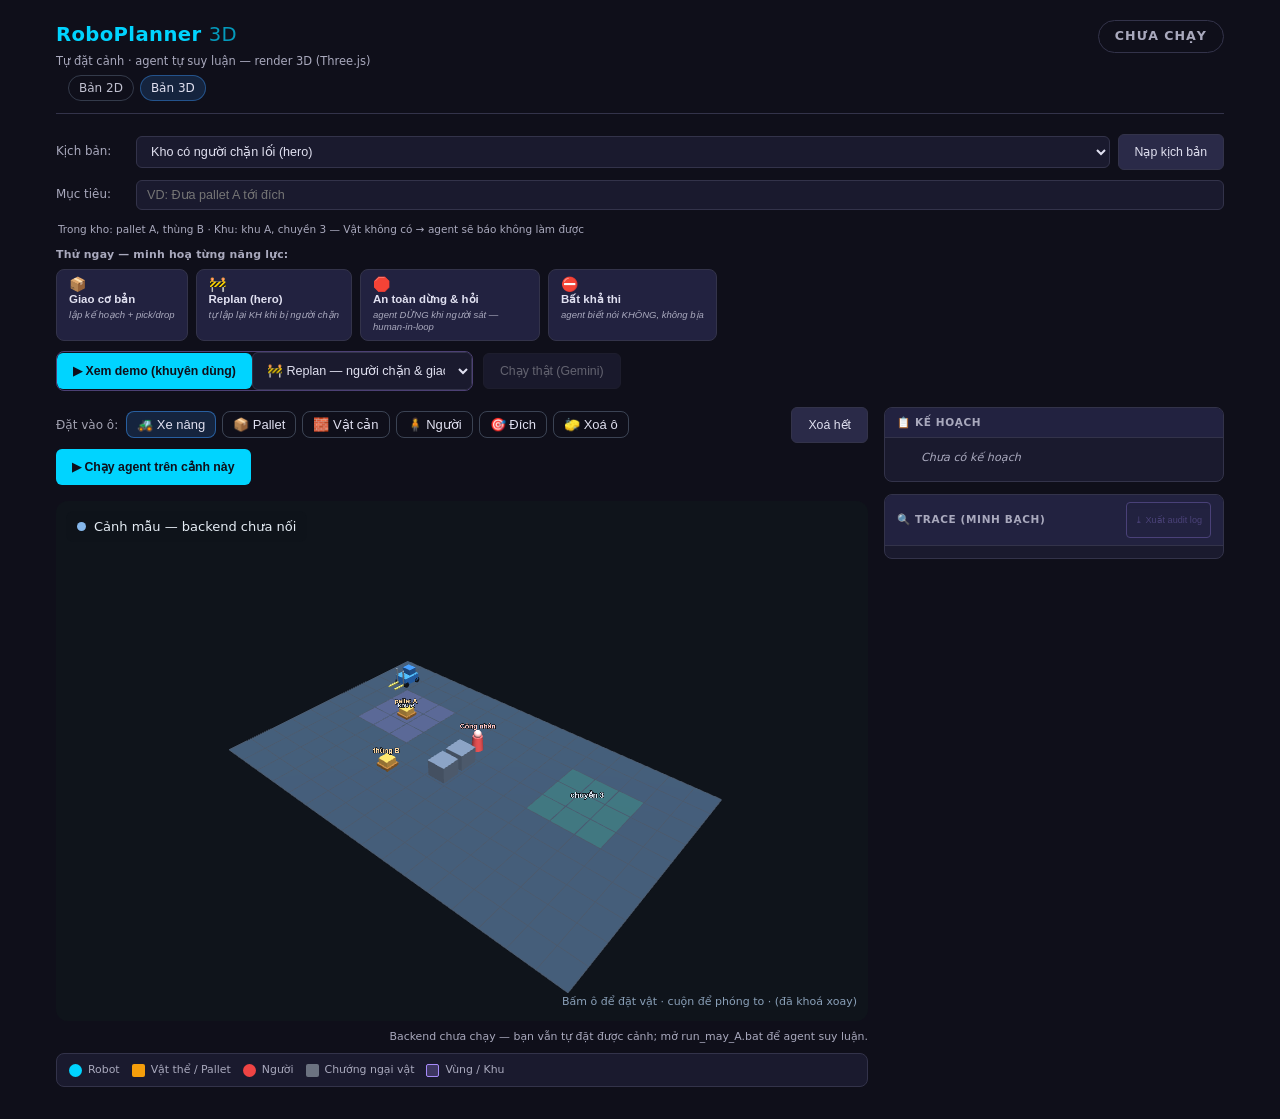
==== frontend/view3d.html @ 7eb747b6 "feat: initial commit — AI20K-162 Task Planner Agent Co-Authored-By: Claude Sonnet 4.6 <noreply@anthr" ====
<!DOCTYPE html>
<html lang="vi">
<head>
  <meta charset="UTF-8" />
  <meta name="viewport" content="width=device-width, initial-scale=1.0" />
  <title>RoboPlanner 3D — Kho thông minh AI</title>
  <link rel="stylesheet" href="style.css" />
  <style>
    /* 3D-specific (does not touch the 2D app) */
    #scene3d {
      position: relative;
      width: 100%;
      height: 520px;
      max-height: 70vh;
      border-radius: 12px;
      overflow: hidden;
      background: #0f141b;
      touch-action: none;
    }
    #scene3d canvas { display: block; }
    .scene-hud {
      position: absolute; top: 10px; left: 10px;
      display: flex; align-items: center; gap: 8px;
      padding: 6px 11px; border-radius: 8px;
      background: rgba(15,20,27,0.72); color: #e6edf5;
      font-size: 13px; pointer-events: none;
    }
    .scene-hud .dot { width: 9px; height: 9px; border-radius: 50%; background: #5dcaa5; }
    .scene-tip {
      position: absolute; bottom: 10px; right: 11px;
      font-size: 11px; color: #8aa0b8; pointer-events: none;
    }
    .view-switch { display: inline-flex; gap: 6px; margin-left: 12px; }
    .view-switch a {
      font-size: 12px; text-decoration: none; padding: 3px 10px;
      border-radius: 999px; border: 1px solid rgba(125,145,170,0.4);
      color: inherit; opacity: 0.85;
    }
    .view-switch a.active { background: rgba(47,116,192,0.22); border-color: rgba(47,116,192,0.6); opacity: 1; }
    /* Scene editor toolbar */
    .editor-bar { display: flex; flex-wrap: wrap; align-items: center; gap: 6px; margin: 0 0 8px; }
    .editor-label { font-size: 12px; opacity: 0.7; margin-right: 2px; }
    .etool {
      font-size: 13px; padding: 5px 10px; border-radius: 8px; cursor: pointer;
      border: 1px solid rgba(125,145,170,0.4); background: transparent; color: inherit;
    }
    .etool.active { background: rgba(47,116,192,0.22); border-color: rgba(47,116,192,0.75); }
    .editor-sep { flex: 1 1 6px; }
  </style>
</head>
<body>
  <div class="app">
    <header class="app-header">
      <div class="header-left">
        <h1>RoboPlanner <span style="opacity:.7;font-weight:400">3D</span></h1>
        <span class="header-desc">Tự đặt cảnh · agent tự suy luận — render 3D (Three.js)</span>
        <span class="view-switch">
          <a href="index.html">Bản 2D</a>
          <a href="view3d.html" class="active">Bản 3D</a>
        </span>
      </div>
      <span id="status-badge" class="status-badge status-idle">CHƯA CHẠY</span>
    </header>

    <main class="app-body">
      <section class="controls">
        <div class="control-group">
          <label for="scenario-select">Kịch bản:</label>
          <select id="scenario-select">
            <option value="warehouse_blocked">Kho có người chặn lối (hero)</option>
            <option value="warehouse_basic">Kho cơ bản (không người)</option>
            <option value="warehouse_dynamic">Kho động (người di chuyển)</option>
          </select>
          <button id="load-btn" class="btn btn-secondary">Nạp kịch bản</button>
        </div>

        <div class="control-group">
          <label for="goal-input">Mục tiêu:</label>
          <input type="text" id="goal-input" placeholder="VD: Đưa pallet A tới đích" autocomplete="off" />
        </div>

        <p id="world-hints" class="world-hints"></p>

        <div class="chips-section">
          <div class="chips-label">Thử ngay — minh hoạ từng năng lực:</div>
          <div class="chips-row">
            <button class="chip" data-goal="Đưa pallet A tới chuyền 3" data-scenario="warehouse_basic" data-replay="hero_replan">
              <span class="chip-icon">📦</span><span class="chip-text">Giao cơ bản</span>
              <span class="chip-cap">lập kế hoạch + pick/drop</span>
            </button>
            <button class="chip" data-goal="Đưa pallet A tới chuyền 3, tránh người" data-scenario="warehouse_blocked" data-replay="hero_replan">
              <span class="chip-icon">🚧</span><span class="chip-text">Replan (hero)</span>
              <span class="chip-cap">tự lập lại KH khi bị người chặn</span>
            </button>
            <button class="chip" data-goal="Đưa pallet A sang chuyền 3" data-scenario="warehouse_blocked" data-replay="safety_ask">
              <span class="chip-icon">🛑</span><span class="chip-text">An toàn dừng &amp; hỏi</span>
              <span class="chip-cap">agent DỪNG khi người sát — human-in-loop</span>
            </button>
            <button class="chip" data-goal="Lấy thùng Z đưa sang chuyền 3" data-scenario="warehouse_basic" data-replay="infeasible_no">
              <span class="chip-icon">⛔</span><span class="chip-text">Bất khả thi</span>
              <span class="chip-cap">agent biết nói KHÔNG, không bịa</span>
            </button>
          </div>
        </div>

        <div class="control-group btn-row">
          <div class="demo-group">
            <button id="demo-btn" class="btn btn-primary btn-demo-cta">▶ Xem demo (khuyên dùng)</button>
            <select id="replay-select" class="replay-select" title="Chọn bản ghi phát lại">
              <option value="hero_replan">🚧 Replan — người chặn &amp; giao thành công</option>
              <option value="safety_ask">🛑 An toàn — agent dừng &amp; hỏi</option>
              <option value="infeasible_no">⛔ Bất khả thi — agent nói KHÔNG</option>
            </select>
          </div>
          <button id="run-btn" class="btn btn-secondary" disabled>Chạy thật (Gemini)</button>
        </div>

        <p id="replay-note" class="replay-note" style="display:none"></p>
      </section>

      <div class="main-content">
        <div class="canvas-col">
          <!-- Scene editor: click a cell to place; rotation is locked -->
          <div class="editor-bar">
            <span class="editor-label">Đặt vào ô:</span>
            <button class="etool active" data-tool="robot">🚜 Xe nâng</button>
            <button class="etool" data-tool="pallet">📦 Pallet</button>
            <button class="etool" data-tool="obstacle">🧱 Vật cản</button>
            <button class="etool" data-tool="person">🧍 Người</button>
            <button class="etool" data-tool="dest">🎯 Đích</button>
            <button class="etool" data-tool="erase">🧽 Xoá ô</button>
            <span class="editor-sep"></span>
            <button id="clear-world-btn" class="btn btn-secondary">Xoá hết</button>
            <button id="run-editor-btn" class="btn btn-primary">▶ Chạy agent trên cảnh này</button>
          </div>

          <div id="scene3d">
            <div class="scene-hud"><span class="dot" id="hud-dot"></span><span id="hud-text">Sẵn sàng</span></div>
            <div class="scene-tip">Bấm ô để đặt vật · cuộn để phóng to · (đã khoá xoay)</div>
          </div>
          <p id="status-msg" class="status-msg">Đang tải...</p>

          <section class="legend">
            <div class="legend-item"><span class="swatch swatch-robot"></span> Robot</div>
            <div class="legend-item"><span class="swatch swatch-object"></span> Vật thể / Pallet</div>
            <div class="legend-item"><span class="swatch swatch-person"></span> Người</div>
            <div class="legend-item"><span class="swatch swatch-obstacle"></span> Chướng ngại vật</div>
            <div class="legend-item"><span class="swatch swatch-zone"></span> Vùng / Khu</div>
          </section>
        </div>

        <div class="panels-col">
          <div class="panel">
            <div class="panel-header">📋 Kế hoạch</div>
            <ol id="plan-list" class="plan-list"><li class="plan-empty">Chưa có kế hoạch</li></ol>
          </div>

          <div class="panel panel-trace">
            <div class="panel-header trace-header-row">
              <span>🔍 Trace (minh bạch)</span>
              <span id="grounded-badge" class="trace-grounded-badge" style="display:none">✓ 100% bám thực tế</span>
              <button id="audit-btn" class="btn btn-audit" title="Tải toàn bộ trace dưới dạng JSON" disabled>⤓ Xuất audit log</button>
            </div>
            <div id="trace-log" class="trace-log"></div>
          </div>

          <div class="panel panel-metrics" id="metrics-panel" style="display:none">
            <div class="panel-header">📊 Chỉ số lần chạy</div>
            <p id="metrics-text" class="metrics-text"></p>
          </div>

          <div class="panel panel-ask" id="ask-panel" style="display:none">
            <div class="panel-header ask-header">⚠ Agent dừng · Hỏi người vận hành</div>
            <p id="ask-question" class="ask-question"></p>
            <div class="ask-actions">
              <input id="ask-answer" type="text" placeholder="Trả lời (tuỳ chọn)..." />
              <button id="ask-continue-btn" class="btn btn-primary">Tiếp tục</button>
            </div>
          </div>

          <div class="panel panel-answer" id="answer-panel" style="display:none">
            <div class="panel-header answer-header">✅ Kết quả tác vụ</div>
            <p id="answer-text" class="answer-text"></p>
          </div>

          <div class="panel panel-quota" id="quota-panel" style="display:none">
            <div class="panel-header quota-header">⚡ Gemini đang bận / quá tải</div>
            <p class="quota-msg">API gặp lỗi hoặc hết quota tạm thời. Bấm <strong>▶ Demo nhanh</strong> để xem bản ghi thật của agent ngay lập tức — không cần API.</p>
            <button id="quota-demo-btn" class="btn btn-demo">▶ Demo nhanh (phát lại)</button>
          </div>
        </div>
      </div>
    </main>
  </div>

  <!-- three.js: bundled locally (offline-safe); falls back to CDN only if the local copy is missing -->
  <script src="vendor/three.min.js"></script>
  <script>window.THREE||document.write('<scr'+'ipt src="https://cdnjs.cloudflare.com/ajax/libs/three.js/r128/three.min.js"><\/scr'+'ipt>');</script>
  <script src="app3d.js"></script>
</body>
</html>
---- frontend/style.css ----
/* =====================================================================
   Base / Reset
   ===================================================================== */
*, *::before, *::after { box-sizing: border-box; margin: 0; padding: 0; }

:root {
  --bg: #0f0f1a;
  --surface: #1a1a2e;
  --surface2: #222240;
  --border: #33334a;
  --text: #e0e0f0;
  --text-muted: #a9a9bd;
  --accent: #00d4ff;
  --accent2: #a78bfa;
  --btn-primary-bg: #00d4ff;
  --btn-primary-fg: #0f0f1a;
  --btn-secondary-bg: #2a2a48;
  --btn-secondary-fg: #e0e0f0;
  --robot-color: #00d4ff;
  --object-color: #f59e0b;
  --person-color: #ef4444;
  --obstacle-color: #6b7280;
  --zone-color: rgba(167, 139, 250, 0.25);
}

html, body {
  height: 100%;
  background: var(--bg);
  color: var(--text);
  font-family: 'Segoe UI', system-ui, sans-serif;
  font-size: 14px;
  line-height: 1.5;
}

/* =====================================================================
   App layout
   ===================================================================== */
.app {
  display: flex;
  flex-direction: column;
  min-height: 100vh;
  max-width: 1200px;
  margin: 0 auto;
  padding: 0 16px 32px;
}

/* =====================================================================
   Header
   ===================================================================== */
.app-header {
  display: flex;
  align-items: flex-start;
  justify-content: space-between;
  flex-wrap: wrap;
  gap: 12px;
  padding: 20px 0 12px;
  border-bottom: 1px solid var(--border);
  margin-bottom: 20px;
}

.header-left {
  display: flex;
  flex-direction: column;
  gap: 4px;
}

.header-left h1 {
  font-size: 1.4rem;
  font-weight: 700;
  color: var(--accent);
  letter-spacing: 0.02em;
}

.header-desc {
  font-size: 0.82rem;
  color: var(--text-muted);
}

.sim-badge {
  display: inline-block;
  padding: 2px 10px;
  background: var(--surface2);
  border: 1px solid var(--border);
  border-radius: 999px;
  font-size: 0.72rem;
  color: var(--text-muted);
}

/* =====================================================================
   Status badge
   ===================================================================== */
.status-badge {
  display: inline-flex;
  align-items: center;
  padding: 6px 16px;
  border-radius: 999px;
  border: 1.5px solid var(--border);
  font-size: 0.9rem;
  font-weight: 700;
  letter-spacing: 0.08em;
  white-space: nowrap;
  transition: color 0.2s, border-color 0.2s, background 0.2s;
  align-self: flex-start;
}

.status-idle    { color: var(--text-muted); border-color: var(--border); }
.status-planning { color: #a78bfa; border-color: #a78bfa; background: rgba(167,139,250,0.08); }
.status-acting  { color: #00d4ff; border-color: #00d4ff; background: rgba(0,212,255,0.08); }
.status-blocked { color: #fbbf24; border-color: #fbbf24; background: rgba(251,191,36,0.08); }
.status-asking  { color: #f87171; border-color: #f87171; background: rgba(248,113,113,0.1); animation: pulse-border 1.2s ease-in-out infinite; }
.status-done    { color: #34d399; border-color: #34d399; background: rgba(52,211,153,0.08); }
.status-failed  { color: #f87171; border-color: #f87171; background: rgba(248,113,113,0.08); }

@keyframes pulse-border {
  0%, 100% { box-shadow: 0 0 0 0 rgba(248, 113, 113, 0.4); }
  50%       { box-shadow: 0 0 0 5px rgba(248, 113, 113, 0); }
}

/* =====================================================================
   Use-case block
   ===================================================================== */
.use-case-block {
  display: flex;
  align-items: flex-start;
  gap: 10px;
  padding: 10px 14px;
  margin-bottom: 16px;
  background: linear-gradient(135deg, rgba(0,212,255,0.06) 0%, rgba(167,139,250,0.06) 100%);
  border: 1px solid rgba(0,212,255,0.18);
  border-radius: 8px;
}

.use-case-icon { font-size: 1.2rem; flex-shrink: 0; margin-top: 1px; }

.use-case-text {
  font-size: 0.82rem;
  color: var(--text-muted);
  line-height: 1.55;
}

.use-case-text strong { color: var(--text); }

.use-case-body { display: flex; flex-direction: column; gap: 4px; }

.roadmap-text {
  font-size: 0.78rem;
  color: var(--text-muted);
  line-height: 1.5;
  opacity: 0.85;
}
.roadmap-text strong { color: var(--text); }
.roadmap-text em { color: var(--accent2); font-style: normal; }

/* =====================================================================
   Controls
   ===================================================================== */
.controls {
  display: flex;
  flex-direction: column;
  gap: 10px;
  margin-bottom: 16px;
}

.control-group {
  display: flex;
  align-items: center;
  gap: 8px;
  flex-wrap: wrap;
}

.control-group label {
  min-width: 72px;
  color: var(--text-muted);
  font-size: 0.85rem;
}

.control-group select,
.control-group input[type="text"] {
  flex: 1;
  min-width: 180px;
  padding: 7px 10px;
  background: var(--surface);
  border: 1px solid var(--border);
  border-radius: 6px;
  color: var(--text);
  font-size: 0.9rem;
  outline: none;
  transition: border-color 0.15s;
}

.control-group select:focus,
.control-group input[type="text"]:focus {
  border-color: var(--accent);
}

.btn {
  padding: 7px 16px;
  border: none;
  border-radius: 6px;
  font-size: 0.88rem;
  cursor: pointer;
  transition: opacity 0.15s, filter 0.15s;
  white-space: nowrap;
  min-height: 36px;
}

.btn:disabled {
  opacity: 0.4;
  cursor: not-allowed;
}

.btn:not(:disabled):hover {
  filter: brightness(1.15);
}

.btn:focus-visible,
.control-group select:focus-visible,
.control-group input[type="text"]:focus-visible,
.replay-select:focus-visible,
.ask-actions input[type="text"]:focus-visible {
  outline: 2px solid var(--accent);
  outline-offset: 2px;
}

.btn-primary {
  background: var(--btn-primary-bg);
  color: var(--btn-primary-fg);
  font-weight: 700;
}

.btn-secondary {
  background: var(--btn-secondary-bg);
  color: var(--btn-secondary-fg);
  border: 1px solid var(--border);
}

.btn-demo {
  background: linear-gradient(135deg, #a78bfa 0%, #7c3aed 100%);
  color: #fff;
  font-weight: 700;
  border: none;
  box-shadow: 0 0 12px rgba(167,139,250,0.25);
}

.btn-demo:not(:disabled):hover {
  box-shadow: 0 0 20px rgba(167,139,250,0.45);
}

/* World hints */
.world-hints {
  font-size: 0.75rem;
  color: var(--text-muted);
  padding: 2px 2px 0 2px;
  line-height: 1.45;
  min-height: 1.2em;
}

/* Capability chips */
.chips-section {
  display: flex;
  flex-direction: column;
  gap: 6px;
}

.chips-label {
  font-size: 0.78rem;
  color: var(--text-muted);
  font-weight: 600;
  letter-spacing: 0.02em;
}

.chips-row {
  display: flex;
  flex-wrap: wrap;
  gap: 8px;
}

.chip {
  display: flex;
  flex-direction: column;
  align-items: flex-start;
  gap: 2px;
  padding: 7px 12px 6px;
  background: var(--surface2);
  border: 1px solid var(--border);
  border-radius: 8px;
  cursor: pointer;
  transition: border-color 0.15s, background 0.15s;
  min-width: 120px;
  max-width: 180px;
  text-align: left;
}

.chip:hover {
  border-color: var(--accent2);
  background: rgba(167,139,250,0.1);
}

.chip-icon { font-size: 1rem; line-height: 1; }

.chip-text {
  font-size: 0.82rem;
  font-weight: 700;
  color: var(--text);
  line-height: 1.2;
}

.chip-cap {
  font-size: 0.68rem;
  color: var(--text-muted);
  line-height: 1.3;
  font-style: italic;
}

/* Demo group: button + replay select together */
.demo-group {
  display: flex;
  align-items: center;
  gap: 0;
  border-radius: 8px;
  overflow: hidden;
  border: 1px solid rgba(167,139,250,0.4);
}

.demo-group .btn-demo {
  border-radius: 0;
  border: none;
  flex-shrink: 0;
}

.replay-select {
  padding: 0 8px;
  height: 38px;
  background: rgba(167,139,250,0.12);
  border: none;
  border-left: 1px solid rgba(167,139,250,0.3);
  color: var(--text);
  font-size: 0.8rem;
  cursor: pointer;
  outline: none;
  min-width: 0;
  max-width: 220px;
}

.replay-select:focus { background: rgba(167,139,250,0.2); }

.btn-row {
  gap: 10px;
  flex-wrap: wrap;
}

.replay-note {
  font-size: 0.72rem;
  color: #a78bfa;
  font-style: italic;
  padding: 2px 0 0 4px;
}

/* Quota / error panel */
.quota-header {
  color: #fbbf24;
}

.quota-msg {
  padding: 10px 12px 6px;
  font-size: 0.85rem;
  color: var(--text);
  line-height: 1.6;
}

.panel-quota {
  border-color: rgba(251,191,36,0.35);
}

.panel-quota .btn-demo {
  margin: 6px 12px 12px;
}

.btn-icon {
  background: var(--surface2);
  border: 1px solid var(--border);
  color: var(--text);
  padding: 7px 10px;
  font-size: 1rem;
  line-height: 1;
  min-width: 36px;
}

.btn-icon.listening {
  border-color: #f87171;
  color: #f87171;
  background: rgba(248,113,113,0.1);
  animation: pulse-border 1s ease-in-out infinite;
}

/* =====================================================================
   Main content grid
   ===================================================================== */
.main-content {
  display: grid;
  grid-template-columns: 1fr 340px;
  gap: 16px;
  align-items: start;
}

/* =====================================================================
   Canvas column
   ===================================================================== */
.canvas-col {
  display: flex;
  flex-direction: column;
  gap: 8px;
}

.canvas-wrapper {
  background: var(--surface);
  border: 1px solid var(--border);
  border-radius: 8px;
  overflow: hidden;
  display: flex;
  justify-content: center;
  align-items: center;
  padding: 8px;
}

#world-canvas {
  display: block;
  max-width: 100%;
  image-rendering: pixelated;
}

.status-msg {
  font-size: 0.78rem;
  color: var(--text-muted);
  text-align: right;
}

/* =====================================================================
   Legend
   ===================================================================== */
.legend {
  display: flex;
  flex-wrap: wrap;
  gap: 12px;
  padding: 8px 12px;
  background: var(--surface);
  border: 1px solid var(--border);
  border-radius: 8px;
}

.legend-item {
  display: flex;
  align-items: center;
  gap: 6px;
  font-size: 0.78rem;
  color: var(--text-muted);
}

.swatch {
  display: inline-block;
  width: 13px;
  height: 13px;
  border-radius: 2px;
  flex-shrink: 0;
}

.swatch-robot    { background: var(--robot-color); border-radius: 50%; }
.swatch-object   { background: var(--object-color); }
.swatch-person   { background: var(--person-color); border-radius: 50%; }
.swatch-obstacle { background: var(--obstacle-color); }
.swatch-zone     { background: var(--zone-color); border: 1px solid var(--accent2); }

/* =====================================================================
   Panels column
   ===================================================================== */
.panels-col {
  display: flex;
  flex-direction: column;
  gap: 12px;
}

.panel {
  background: var(--surface);
  border: 1px solid var(--border);
  border-radius: 8px;
  overflow: hidden;
}

.panel-header {
  padding: 7px 12px;
  background: var(--surface2);
  border-bottom: 1px solid var(--border);
  font-size: 0.75rem;
  font-weight: 700;
  color: var(--text-muted);
  text-transform: uppercase;
  letter-spacing: 0.06em;
}

/* =====================================================================
   Plan panel
   ===================================================================== */
.plan-list {
  list-style: decimal;
  padding: 8px 8px 8px 28px;
  margin: 0;
  font-size: 0.8rem;
}

.plan-list li {
  padding: 4px 2px;
  color: var(--text-muted);
  border-left: 2px solid transparent;
  padding-left: 6px;
  margin-bottom: 2px;
  transition: color 0.2s, border-color 0.2s;
  word-break: break-word;
}

.plan-list .plan-active {
  color: var(--accent);
  font-weight: 600;
  border-left-color: var(--accent);
}

.plan-list .plan-done {
  color: #34d399;
  text-decoration: line-through;
  opacity: 0.65;
}

.plan-empty {
  list-style: none;
  color: var(--text-muted);
  font-style: italic;
  padding: 10px 8px;
}

/* =====================================================================
   Trace panel
   ===================================================================== */
.trace-log {
  padding: 6px 8px;
  font-family: 'Cascadia Code', 'Fira Mono', 'Courier New', monospace;
  font-size: 0.78rem;
  max-height: 260px;
  overflow-y: auto;
  scrollbar-width: thin;
  scrollbar-color: var(--border) transparent;
}

.trace-log::-webkit-scrollbar { width: 5px; }
.trace-log::-webkit-scrollbar-thumb { background: var(--border); border-radius: 3px; }

.trace-empty {
  color: var(--text-muted);
  font-style: italic;
  padding: 4px 0;
}

.trace-line {
  padding: 3px 0;
  border-bottom: 1px solid rgba(255,255,255,0.04);
  word-break: break-all;
  line-height: 1.4;
}

.trace-node   { color: #a78bfa; font-weight: 700; }
.trace-arrow  { color: var(--text-muted); }
.trace-action { color: #00d4ff; }
.trace-args   { color: #94a3b8; }
.trace-obs    { color: #d1d5db; }
.trace-ok   .trace-flag { color: #34d399; font-weight: 700; }
.trace-fail .trace-flag { color: #f87171; font-weight: 700; }
.trace-grounded {
  margin-left: 6px;
  font-size: 0.6rem;
  color: #34d399;
  opacity: 0.7;
  font-style: italic;
  letter-spacing: 0.02em;
}

/* Badge tổng "đã bám thực tế" trong header trace (thay cho nhãn lặp mỗi dòng) */
.trace-grounded-badge {
  margin-right: auto;
  font-size: 0.62rem;
  font-weight: 700;
  color: #34d399;
  background: rgba(52,211,153,0.1);
  border: 1px solid rgba(52,211,153,0.4);
  border-radius: 999px;
  padding: 1px 8px;
  white-space: nowrap;
  text-transform: none;
  letter-spacing: 0;
}

/* =====================================================================
   Trace panel header row (with audit button)
   ===================================================================== */
.trace-header-row {
  display: flex;
  align-items: center;
  justify-content: space-between;
  gap: 8px;
}

.btn-audit {
  font-size: 0.65rem;
  padding: 2px 8px;
  background: var(--surface2);
  color: var(--accent2);
  border: 1px solid var(--accent2);
  border-radius: 4px;
  cursor: pointer;
  white-space: nowrap;
  line-height: 1.6;
  transition: background 0.15s;
}
.btn-audit:hover:not(:disabled) { background: rgba(167,139,250,0.15); }
.btn-audit:disabled { opacity: 0.3; cursor: default; }

/* =====================================================================
   Metrics panel
   ===================================================================== */
.panel-metrics .panel-header { color: #60a5fa; }
.metrics-text {
  padding: 8px 12px;
  font-family: 'Cascadia Code', 'Fira Mono', monospace;
  font-size: 0.75rem;
  color: #93c5fd;
  letter-spacing: 0.03em;
}

/* =====================================================================
   Safety note (shown after safety replay)
   ===================================================================== */
.safety-note {
  margin-top: 6px;
  padding: 6px 12px;
  background: rgba(251,191,36,0.08);
  border-left: 3px solid #fbbf24;
  border-radius: 4px;
  font-size: 0.78rem;
  color: #fde68a;
}

/* =====================================================================
   Use-case / roadmap block
   ===================================================================== */
.ask-header { color: #fbbf24; }

.ask-question {
  padding: 10px 12px 6px;
  font-size: 0.85rem;
  color: #fde68a;
  line-height: 1.5;
}

.ask-actions {
  display: flex;
  gap: 8px;
  padding: 6px 12px 12px;
  flex-wrap: wrap;
}

.ask-actions input[type="text"] {
  flex: 1;
  min-width: 120px;
  padding: 6px 10px;
  background: var(--surface2);
  border: 1px solid var(--border);
  border-radius: 6px;
  color: var(--text);
  font-size: 0.85rem;
  outline: none;
}

.ask-actions input[type="text"]:focus {
  border-color: #fbbf24;
}

/* =====================================================================
   Answer panel
   ===================================================================== */
.answer-header { color: #34d399; }

.answer-text {
  padding: 10px 12px;
  font-size: 0.85rem;
  color: var(--text);
  line-height: 1.6;
  white-space: pre-wrap;
  word-break: break-word;
}

/* =====================================================================
   Responsive — tablet / phone
   ====================
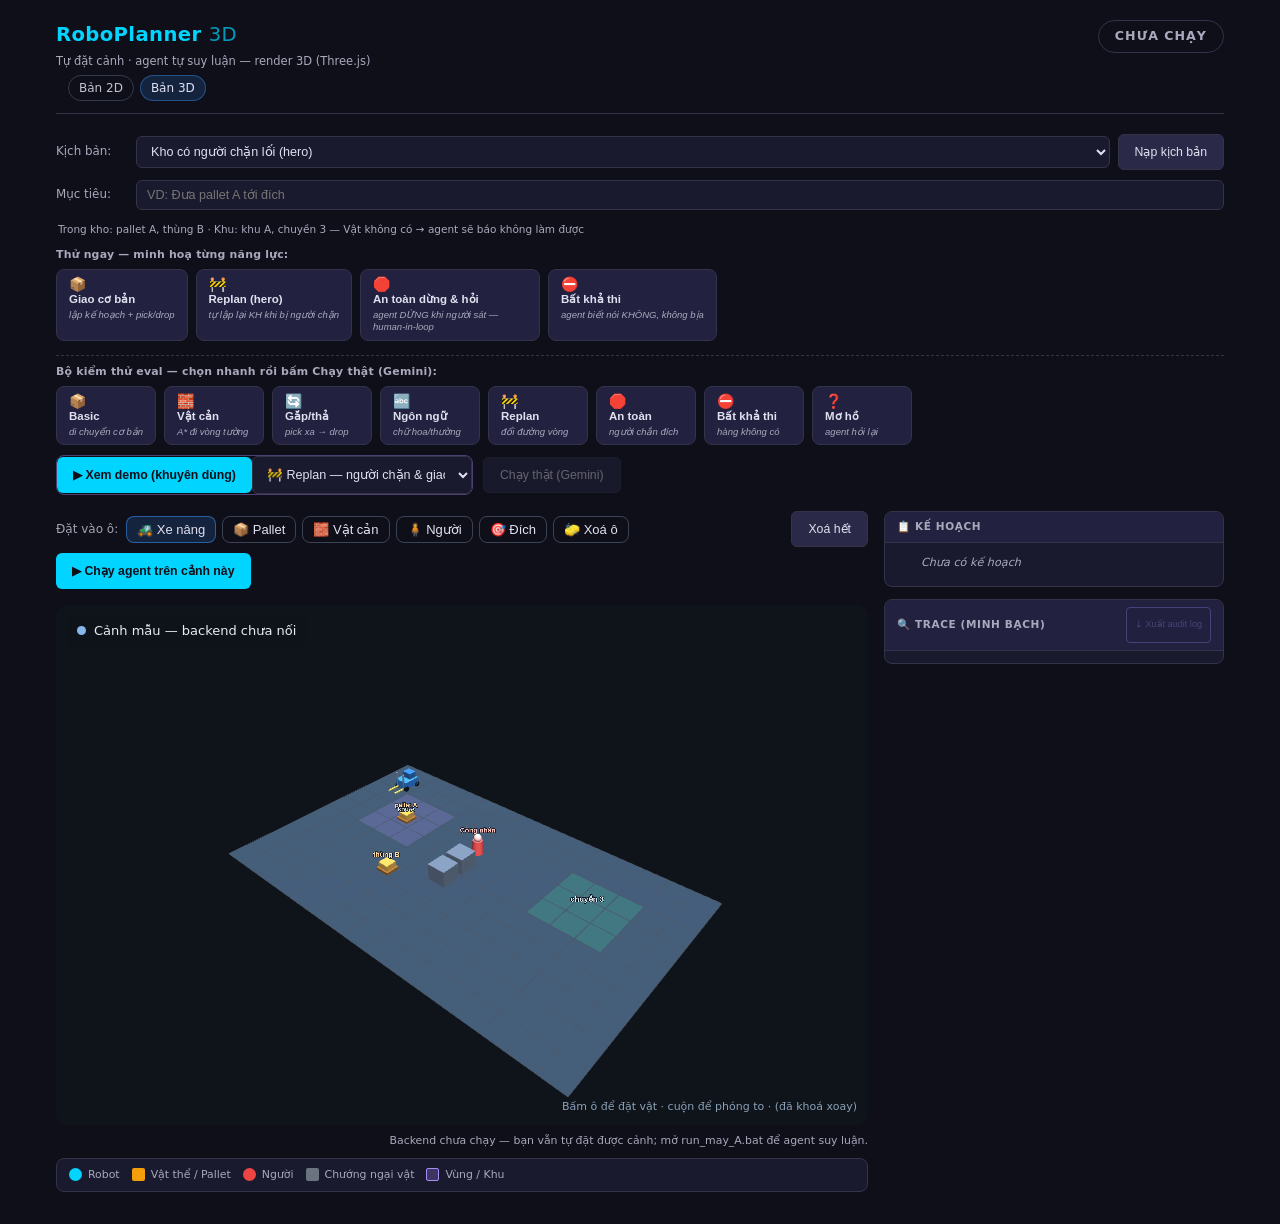
==== commit bc867772: "Frontend demo for all script & fix auto log AI for Cursor" ====
--- a/frontend/view3d.html
+++ b/frontend/view3d.html
@@ -64,12 +64,10 @@
 
     <main class="app-body">
       <section class="controls">
-        <div class="control-group">
+        <div class="control-group scenario-group">
           <label for="scenario-select">Kịch bản:</label>
-          <select id="scenario-select">
-            <option value="warehouse_blocked">Kho có người chặn lối (hero)</option>
-            <option value="warehouse_basic">Kho cơ bản (không người)</option>
-            <option value="warehouse_dynamic">Kho động (người di chuyển)</option>
+          <select id="scenario-select" title="Chọn kịch bản demo hoặc eval">
+            <option value="warehouse_blocked">Đang tải danh sách...</option>
           </select>
           <button id="load-btn" class="btn btn-secondary">Nạp kịch bản</button>
         </div>
@@ -101,6 +99,11 @@
               <span class="chip-cap">agent biết nói KHÔNG, không bịa</span>
             </button>
           </div>
+        </div>
+
+        <div class="chips-section chips-eval-section">
+          <div class="chips-label">Bộ kiểm thử eval — chọn nhanh rồi bấm Chạy thật (Gemini):</div>
+          <div id="eval-chips-row" class="chips-row chips-row-eval"></div>
         </div>
 
         <div class="control-group btn-row">
@@ -196,6 +199,7 @@
   <!-- three.js: bundled locally (offline-safe); falls back to CDN only if the local copy is missing -->
   <script src="vendor/three.min.js"></script>
   <script>window.THREE||document.write('<scr'+'ipt src="https://cdnjs.cloudflare.com/ajax/libs/three.js/r128/three.min.js"><\/scr'+'ipt>');</script>
+  <script src="scenarios-ui.js"></script>
   <script src="app3d.js"></script>
 </body>
 </html>
--- a/frontend/style.css
+++ b/frontend/style.css
@@ -312,6 +312,26 @@
   font-style: italic;
 }
 
+.chips-eval-section {
+  margin-top: 4px;
+  padding-top: 8px;
+  border-top: 1px dashed var(--border);
+}
+
+.chips-row-eval .chip-eval {
+  min-width: 100px;
+  max-width: 150px;
+}
+
+.scenario-group select {
+  min-width: min(100%, 320px);
+  max-width: 100%;
+}
+
+.scenario-group {
+  flex-wrap: wrap;
+}
+
 /* Demo group: button + replay select together */
 .demo-group {
   display: flex;
